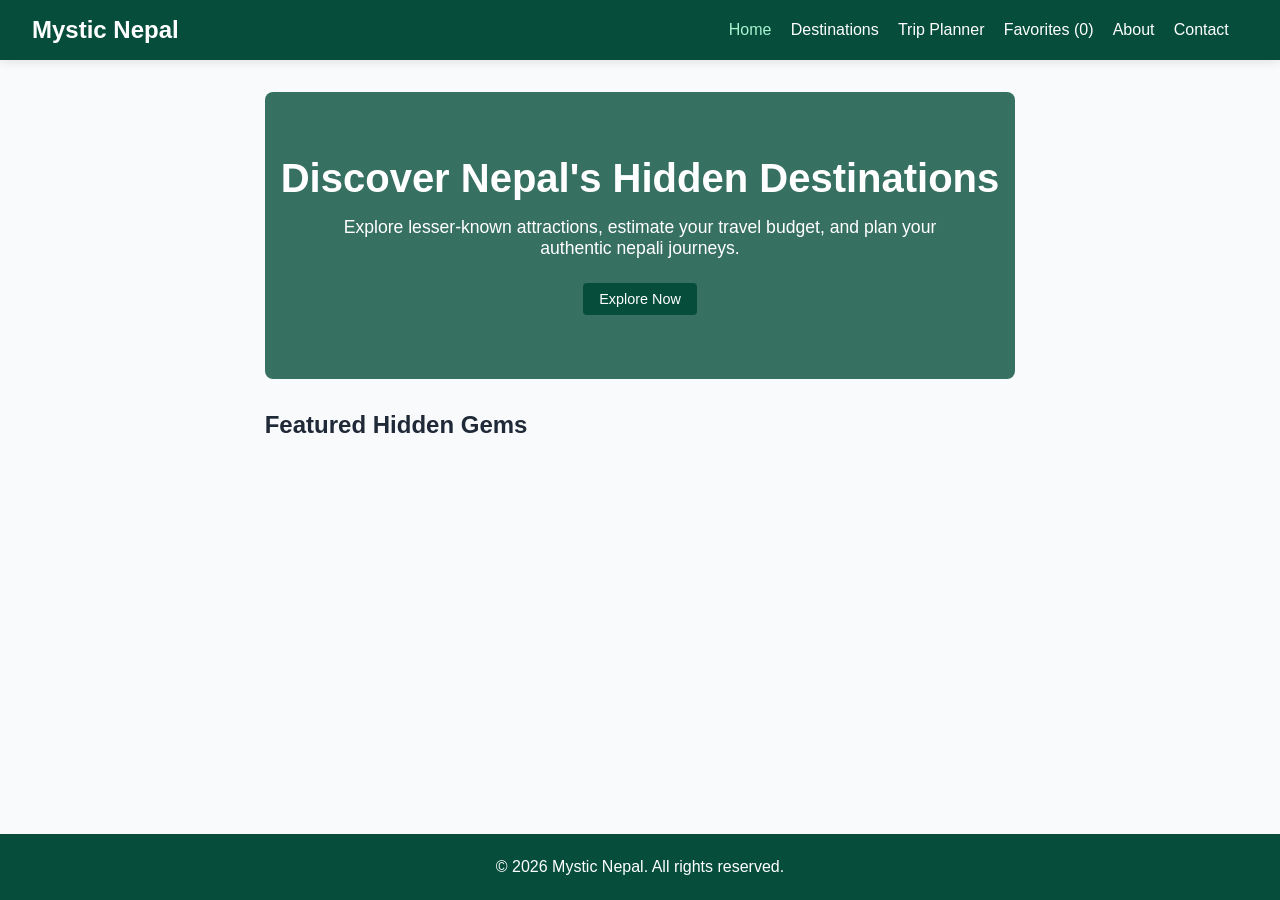
==== html/index.html @ 8e276686 "Add full project files and folders" ====
<!DOCTYPE html>
<html lang="en">
<head>
    <meta charset="UTF-8">
    <title>Mystic Nepal - Home</title>
    <link rel="stylesheet" href="style.css">
</head>
<body>
    <nav class="navbar">
        <a href="index.html" class="logo">Mystic Nepal</a>
        <ul class="nav-links">
            <li><a href="index.html" class="active">Home</a></li>
            <li><a href="destinations.html">Destinations</a></li>
            <li><a href="planner.html">Trip Planner</a></li>
            <li><a href="favorites.html">Favorites (<span id="fav-badge">0</span>)</a></li>
            <li><a href="about.html">About</a></li>
            <li><a href="contact.html">Contact</a></li>
            <li id="nav-auth"></li>
        </ul>
    </nav>

    <div class="container">
        <header class="hero">
            <h1>Discover Nepal's Hidden Destinations</h1>
            <p>Explore lesser-known attractions, estimate your travel budget, and plan your authentic nepali journeys.</p>
            <a href="destinations.html" class="btn">Explore Now</a>
        </header>

        <h2>Featured Hidden Gems</h2>
        <div id="destinations-container" class="grid" style="margin-top: 1rem;"></div>
    </div>

    <footer>
        <p>&copy; 2026 Mystic Nepal. All rights reserved.</p>
    </footer>

    <script src="js/data.js"></script>
    <script src="js/main.js"></script>
    <script src="js/destinations.js"></script>
</body>
</html>
---- html/style.css ----
/* Base Styles & CSS Variables */
:root {
    --primary-color: #064e3b;
    --primary-hover: #047857;
    --accent-color: #d97706;
    --bg-light: #f9fafb;
    --text-dark: #1f2937;
    --text-muted: #4b5563;
    --white: #ffffff;
    --border-color: #e5e7eb;
}

* {
    box-sizing: border-box;
    margin: 0;
    padding: 0;
}

body {
    font-family: 'Segoe UI', Tahoma, Geneva, Verdana, sans-serif;
    background-color: var(--bg-light);
    color: var(--text-dark);
    display: flex;
    flex-direction: column;
    min-height: 100vh;
}

/* Navigation Bar */
.navbar {
    background-color: var(--primary-color);
    color: var(--white);
    padding: 1rem 2rem;
    display: flex;
    justify-content: space-between;
    align-items: center;
    position: sticky;
    top: 0;
    z-index: 100;
    box-shadow: 0 2px 10px rgba(0,0,0,0.1);
}

.navbar .logo {
    font-size: 1.5rem;
    font-weight: bold;
    color: var(--white);
    text-decoration: none;
}

.nav-links {
    display: flex;
    gap: 1.2rem;
    list-style: none;
    align-items: center;
}

.nav-links a {
    color: var(--white);
    text-decoration: none;
    font-weight: 500;
    transition: color 0.2s;
}

.nav-links a:hover, .nav-links a.active {
    color: #a7f3d0;
}

.btn-nav {
    background-color: var(--primary-hover);
    padding: 0.4rem 0.8rem;
    border-radius: 4px;
}

/* Layout Containers */
.container {
    max-width: 1100px;
    margin: 2rem auto;
    padding: 0 1rem;
    flex: 1;
}

/* Hero Section */
.hero {
    background: linear-gradient(rgba(6, 78, 59, 0.8), rgba(6, 78, 59, 0.8)), url('https://images.unsplash.com/photo-1544735716-392fe2489ffa?auto=format&fit=crop&w=1200&q=80') center/cover;
    color: var(--white);
    text-align: center;
    padding: 4rem 1rem;
    margin-bottom: 2rem;
    border-radius: 8px;
}

.hero h1 { font-size: 2.5rem; margin-bottom: 1rem; }
.hero p { font-size: 1.1rem; max-width: 600px; margin: 0 auto 1.5rem; }

/* Grid Layouts */
.grid {
    display: grid;
    grid-template-columns: repeat(auto-fill, minmax(280px, 1fr));
    gap: 1.5rem;
}

/* Card Component */
.card {
    background: var(--white);
    border-radius: 8px;
    border: 1px solid var(--border-color);
    overflow: hidden;
    display: flex;
    flex-direction: column;
    box-shadow: 0 2px 5px rgba(0,0,0,0.05);
}

.card img {
    width: 100%;
    height: 180px;
    object-fit: cover;
}

.card-body {
    padding: 1rem;
    display: flex;
    flex-direction: column;
    flex: 1;
}

.card-title {
    font-size: 1.2rem;
    margin-bottom: 0.5rem;
}

.card-tags {
    display: flex;
    gap: 0.5rem;
    margin-bottom: 0.5rem;
}

.tag {
    font-size: 0.75rem;
    background: #e0f2fe;
    color: #0369a1;
    padding: 0.2rem 0.5rem;
    border-radius: 4px;
    font-weight: 600;
}

.tag-province {
    background: #dcfce7;
    color: #15803d;
}

.card-desc {
    font-size: 0.9rem;
    color: var(--text-muted);
    margin-bottom: 1rem;
    flex: 1;
}

/* Buttons & Inputs */
.btn {
    display: inline-block;
    padding: 0.5rem 1rem;
    background-color: var(--primary-color);
    color: var(--white);
    border: none;
    border-radius: 4px;
    cursor: pointer;
    text-decoration: none;
    text-align: center;
    font-size: 0.9rem;
}

.btn:hover { background-color: var(--primary-hover); }

.form-group {
    margin-bottom: 1rem;
}

.form-group label {
    display: block;
    margin-bottom: 0.3rem;
    font-weight: 600;
}

.form-control {
    width: 100%;
    padding: 0.6rem;
    border: 1px solid var(--border-color);
    border-radius: 4px;
}

.filter-bar {
    background: var(--white);
    padding: 1rem;
    border-radius: 8px;
    border: 1px solid var(--border-color);
    margin-bottom: 2rem;
    display: grid;
    grid-template-columns: repeat(auto-fit, minmax(200px, 1fr));
    gap: 1rem;
}

/* Footer */
footer {
    background-color: var(--primary-color);
    color: var(--white);
    text-align: center;
    padding: 1.5rem;
    margin-top: auto;
}
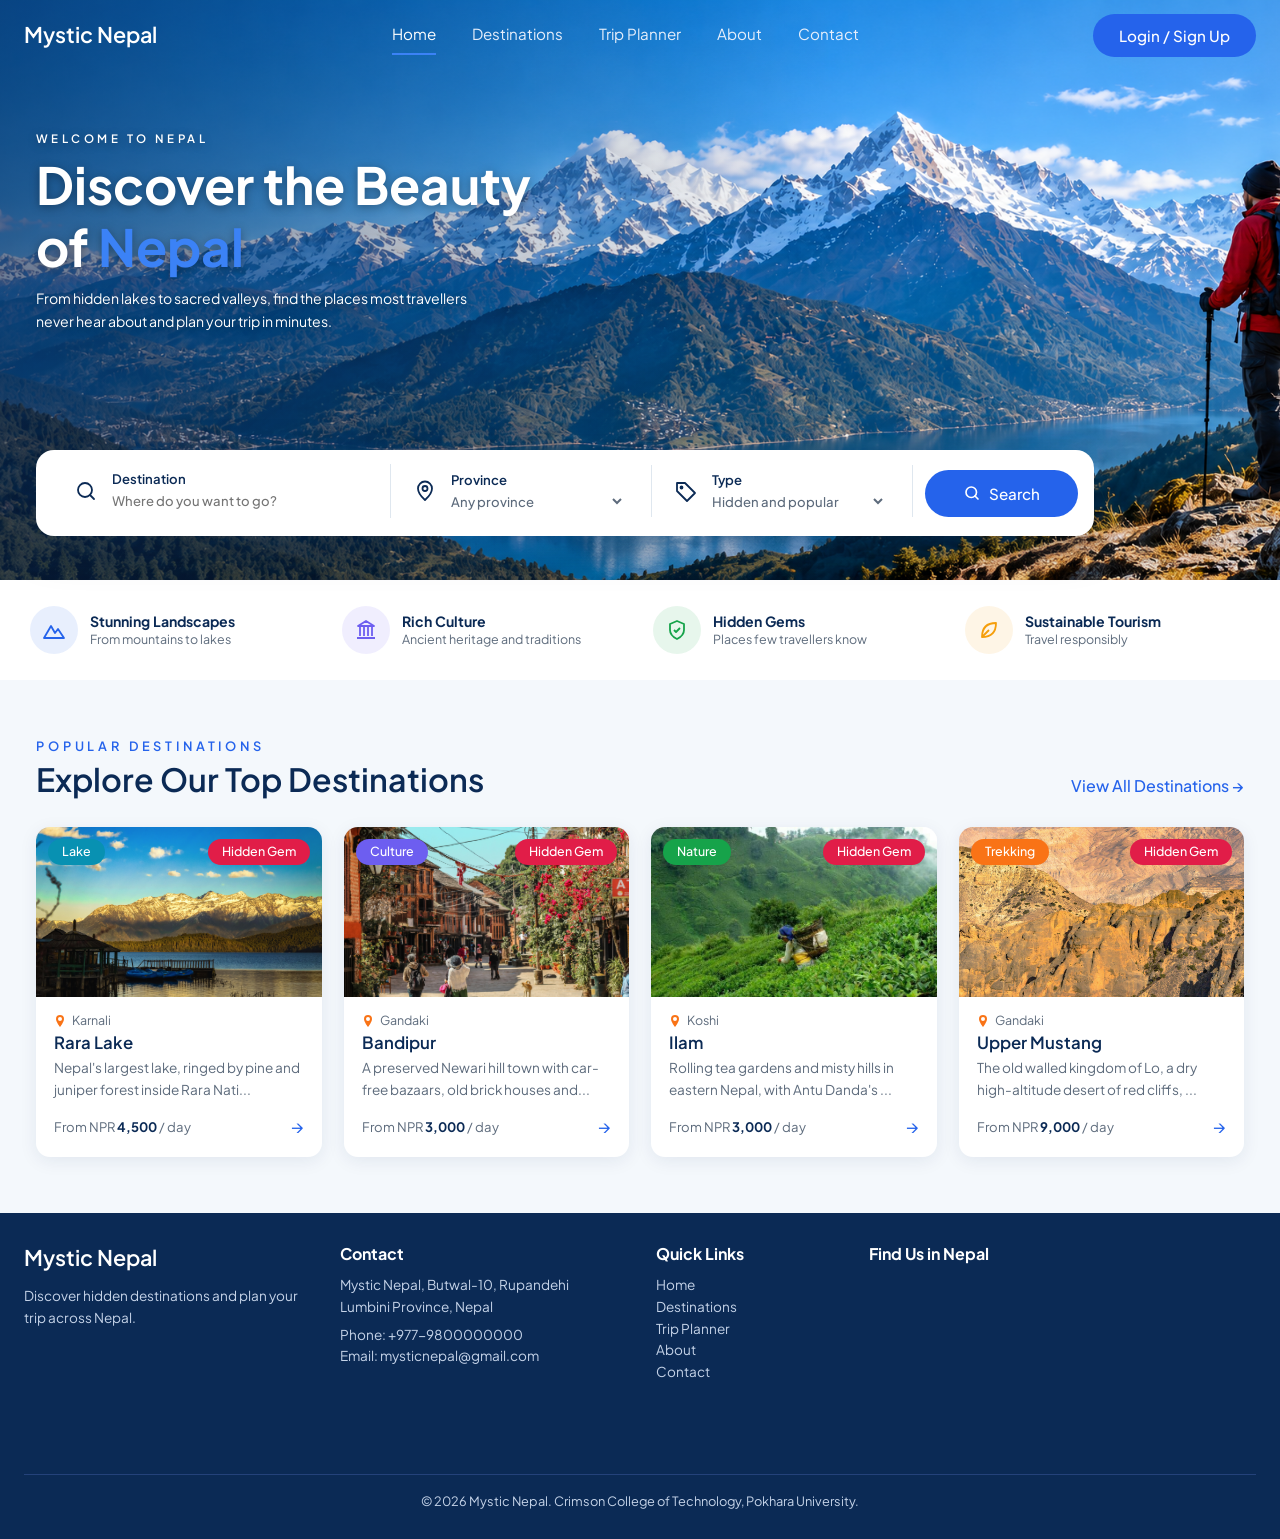
==== commit a7c71e90: "changing the image adn ipdated the new code" ====
--- a/html/index.html
+++ b/html/index.html
@@ -1,41 +1,196 @@
-<!DOCTYPE html>
+<!doctype html>
 <html lang="en">
-<head>
-    <meta charset="UTF-8">
-    <title>Mystic Nepal - Home</title>
-    <link rel="stylesheet" href="style.css">
-</head>
-<body>
-    <nav class="navbar">
-        <a href="index.html" class="logo">Mystic Nepal</a>
-        <ul class="nav-links">
-            <li><a href="index.html" class="active">Home</a></li>
-            <li><a href="destinations.html">Destinations</a></li>
-            <li><a href="planner.html">Trip Planner</a></li>
-            <li><a href="favorites.html">Favorites (<span id="fav-badge">0</span>)</a></li>
-            <li><a href="about.html">About</a></li>
-            <li><a href="contact.html">Contact</a></li>
-            <li id="nav-auth"></li>
-        </ul>
-    </nav>
-
-    <div class="container">
-        <header class="hero">
-            <h1>Discover Nepal's Hidden Destinations</h1>
-            <p>Explore lesser-known attractions, estimate your travel budget, and plan your authentic nepali journeys.</p>
-            <a href="destinations.html" class="btn">Explore Now</a>
-        </header>
-
-        <h2>Featured Hidden Gems</h2>
-        <div id="destinations-container" class="grid" style="margin-top: 1rem;"></div>
-    </div>
-
-    <footer>
-        <p>&copy; 2026 Mystic Nepal. All rights reserved.</p>
-    </footer>
-
+  <head>
+    <meta charset="UTF-8" />
+    <meta name="viewport" content="width=device-width, initial-scale=1.0" />
+    <title>Home | Mystic Nepal</title>
+    <link rel="icon" href="images/logo.jpg" />
+    <link rel="preconnect" href="https://fonts.googleapis.com" />
+    <link rel="preconnect" href="https://fonts.gstatic.com" crossorigin />
+    <link
+      href="https://fonts.googleapis.com/css2?family=Plus+Jakarta+Sans:wght@400;500;600;700;800&display=swap"
+      rel="stylesheet"
+    />
+    <link rel="stylesheet" href="css/style.css" />
+  </head>
+  <body>
+    <header id="nav"></header>
+    <section class="hero">
+      <img
+        class="hero-img"
+        src="images/hero.jpg"
+        alt="Nepal mountains"
+        onerror="
+          this.style.display = 'none';
+          this.parentNode.classList.add('noimg');
+        "
+      />
+      <div class="in">
+        <p class="eyebrow">WELCOME TO NEPAL</p>
+        <h1>Discover the Beauty of <span>Nepal</span></h1>
+        <p class="sub">
+          From hidden lakes to sacred valleys, find the places most travellers
+          never hear about and plan your trip in minutes.
+        </p>
+        <form class="searchbar" id="heroSearch">
+          <label class="sf"
+            ><svg
+              class="si"
+              viewBox="0 0 24 24"
+              fill="none"
+              stroke="#0b2a55"
+              stroke-width="1.8"
+              stroke-linecap="round"
+              stroke-linejoin="round"
+            >
+              <circle cx="11" cy="11" r="7" />
+              <path d="m20 20-4-4" />
+            </svg>
+            <div>
+              <span>Destination</span
+              ><input
+                id="hq"
+                type="text"
+                placeholder="Where do you want to go?"
+              /></div
+          ></label>
+          <label class="sf"
+            ><svg
+              class="si"
+              viewBox="0 0 24 24"
+              fill="none"
+              stroke="#0b2a55"
+              stroke-width="1.8"
+              stroke-linecap="round"
+              stroke-linejoin="round"
+            >
+              <path
+                d="M12 21s7-6.2 7-11.5a7 7 0 0 0-14 0C5 14.800 12 21 12 21z"
+              />
+              <circle cx="12" cy="9.500" r="2.500" />
+            </svg>
+            <div>
+              <span>Province</span
+              ><select id="hp">
+                <option value="all">Any province</option>
+              </select>
+            </div></label
+          >
+          <label class="sf"
+            ><svg
+              class="si"
+              viewBox="0 0 24 24"
+              fill="none"
+              stroke="#0b2a55"
+              stroke-width="1.8"
+              stroke-linecap="round"
+              stroke-linejoin="round"
+            >
+              <path d="M3 12V4h8l10 10-8 8z" />
+              <circle cx="7.500" cy="8.500" r="1" />
+            </svg>
+            <div>
+              <span>Type</span
+              ><select id="ht">
+                <option value="all">Hidden and popular</option>
+                <option value="hidden">Hidden gems</option>
+                <option value="famous">Popular</option>
+              </select>
+            </div></label
+          >
+          <button class="btn" type="submit">
+            <svg
+              viewBox="0 0 24 24"
+              width="18"
+              height="18"
+              fill="none"
+              stroke="#fff"
+              stroke-width="2.200"
+              stroke-linecap="round"
+            >
+              <circle cx="11" cy="11" r="7" />
+              <path d="m20 20-4-4" /></svg
+            >Search
+          </button>
+        </form>
+      </div>
+    </section>
+    <section class="features">
+      <div class="row">
+        <div class="feat">
+          <i style="background: #2563eb1a"
+            ><svg
+              viewBox="0 0 24 24"
+              fill="none"
+              stroke="#2563eb"
+              stroke-width="1.8"
+              stroke-linejoin="round"
+            >
+              <path d="M2 20 9 8l4 7 3-4 6 9z" /></svg
+          ></i>
+          <div>
+            <b>Stunning Landscapes</b><small>From mountains to lakes</small>
+          </div>
+        </div>
+        <div class="feat">
+          <i style="background: #6d5ef01a"
+            ><svg
+              viewBox="0 0 24 24"
+              fill="none"
+              stroke="#6d5ef0"
+              stroke-width="1.8"
+              stroke-linejoin="round"
+            >
+              <path
+                d="M12 3 4 8h16zM6 8v10M10 8v10M14 8v10M18 8v10M3 20h18"
+              /></svg
+          ></i>
+          <div>
+            <b>Rich Culture</b><small>Ancient heritage and traditions</small>
+          </div>
+        </div>
+        <div class="feat">
+          <i style="background: #16a34a1a"
+            ><svg
+              viewBox="0 0 24 24"
+              fill="none"
+              stroke="#16a34a"
+              stroke-width="1.8"
+              stroke-linejoin="round"
+            >
+              <path d="M12 3 5 6v6c0 4 3 7 7 9 4-2 7-5 7-9V6z" />
+              <path d="m9 12 2 2 4-4" /></svg
+          ></i>
+          <div><b>Hidden Gems</b><small>Places few travellers know</small></div>
+        </div>
+        <div class="feat">
+          <i style="background: #f59e0b1a"
+            ><svg
+              viewBox="0 0 24 24"
+              fill="none"
+              stroke="#f59e0b"
+              stroke-width="1.8"
+              stroke-linejoin="round"
+            >
+              <path d="M5 19C5 9 11 5 19 5c0 8-4 14-14 14zM5 19 12 12" /></svg
+          ></i>
+          <div><b>Sustainable Tourism</b><small>Travel responsibly</small></div>
+        </div>
+      </div>
+    </section>
+    <main class="wrap">
+      <div class="sec-head">
+        <div>
+          <p class="eyebrow dark">POPULAR DESTINATIONS</p>
+          <h2>Explore Our Top Destinations</h2>
+        </div>
+        <a class="more" href="explore.html">View All Destinations &rarr;</a>
+      </div>
+      <div class="grid" id="featured"></div>
+    </main>
+    <div id="foot"></div>
+    <script src="https://code.jquery.com/jquery-3.7.1.min.js"></script>
     <script src="js/data.js"></script>
     <script src="js/main.js"></script>
-    <script src="js/destinations.js"></script>
-</body>
-</html>+  </body>
+</html>
--- a/html/css/style.css
+++ b/html/css/style.css
@@ -0,0 +1,1269 @@
+:root {
+    --navy: #0b2a55;
+    --blue: #2563eb;
+    --blue2: #3b82f6;
+    --bg: #f4f8fc;
+    --ink: #1e2b3c;
+    --mute: #5d6b7c;
+    --line: #dfe7ef;
+    --red: #e11d48
+}
+
+* {
+    box-sizing: border-box;
+    margin: 0;
+    padding: 0
+}
+
+body {
+    font-family: 'Plus Jakarta Sans', sans-serif;
+    background: var(--bg);
+    color: var(--ink);
+    line-height: 1.6
+}
+
+a {
+    color: inherit;
+    text-decoration: none
+}
+
+:focus-visible {
+    outline: 3px solid var(--blue2);
+    outline-offset: 2px
+}
+
+h1,
+h2,
+h3 {
+    color: var(--navy);
+    line-height: 1.2;
+    font-weight: 600
+}
+
+.wrap {
+    max-width: 1256px;
+    margin: auto;
+    padding: 56px 24px
+}
+
+.wrap h2 {
+    font-size: 2rem;
+    margin-bottom: 8px
+}
+
+.lead {
+    max-width: 60ch;
+    margin-bottom: 28px;
+    color: var(--mute)
+}
+
+/* navbar */
+.nav {
+    position: sticky;
+    top: 0;
+    z-index: 30;
+    background: var(--navy);
+    color: #fff;
+    display: flex;
+    align-items: center;
+    gap: 32px;
+    padding: 14px max(24px, calc((100% - 1256px)/2))
+}
+
+body.home .nav {
+    position: absolute;
+    left: 0;
+    right: 0;
+    background: transparent
+}
+
+.logo {
+    display: flex;
+    align-items: center;
+    gap: 10px;
+    font-size: 1.35rem;
+    font-weight: 600;
+    color: #fff
+}
+
+.logo svg {
+    width: 44px;
+    height: 32px
+}
+
+.menu {
+    display: flex;
+    gap: 36px;
+    margin: 0 auto
+}
+
+.menu a {
+    padding: 6px 0;
+    border-bottom: 2px solid transparent;
+    font-size: .95rem;
+    color: #e6eefb
+}
+
+.menu a:hover,
+.menu a.active {
+    color: #fff;
+    border-color: var(--blue2)
+}
+
+#burger {
+    display: none;
+    background: none;
+    border: 0;
+    color: #fff;
+    font-size: 1.6rem;
+    cursor: pointer;
+    margin-left: auto
+}
+
+.btn {
+    display: inline-block;
+    background: var(--blue);
+    color: #fff;
+    padding: 12px 26px;
+    border: 0;
+    border-radius: 999px;
+    cursor: pointer;
+    font: 500 .95rem 'Plus Jakarta Sans', sans-serif;
+    transition: .2s
+}
+
+.btn:hover {
+    background: #1d4ed8
+}
+
+.btn.small {
+    padding: 7px 16px;
+    font-size: .85rem
+}
+
+.btn.dark {
+    background: var(--navy)
+}
+
+/* hero + search bar */
+.hero {
+    position: relative;
+    min-height: 600px;
+    display: flex;
+    align-items: flex-end;
+    color: #fff;
+    background: linear-gradient(180deg, rgba(11, 42, 85, .35), rgba(11, 42, 85, .15) 45%, rgba(11, 42, 85, .55)), url("../images/hero.jpg") center/cover, linear-gradient(160deg, #3b82f6, #0b2a55)
+}
+
+.hero .in {
+    width: 100%;
+    max-width: 1256px;
+    margin: auto;
+    padding: 150px 24px 0
+}
+
+.eyebrow {
+    font-size: .8rem;
+    font-weight: 600;
+    letter-spacing: .3em
+}
+
+.eyebrow.dark {
+    color: var(--blue);
+    margin-bottom: 4px
+}
+
+.hero h1 {
+    color: #fff;
+    font-size: clamp(2.6rem, 6vw, 4.2rem);
+    max-width: 12ch;
+    margin: 8px 0 16px;
+    font-weight: 700
+}
+
+.hero h1 span {
+    color: var(--blue2)
+}
+
+.hero p.sub {
+    max-width: 44ch;
+    font-size: 1.05rem;
+    margin-bottom: 40px
+}
+
+.searchbar {
+    display: grid;
+    grid-template-columns: 1.3fr 1fr 1fr auto;
+    gap: 0;
+    align-items: center;
+    background: #fff;
+    border-radius: 18px;
+    padding: 14px 16px;
+    transform: translateY(50%);
+    box-shadow: 0 12px 40px rgba(11, 42, 85, .25);
+    color: var(--ink);
+    max-width: 1100px
+}
+
+.sf {
+    display: block;
+    padding: 4px 22px;
+    border-right: 1px solid var(--line)
+}
+
+.sf span {
+    display: block;
+    font-size: .85rem;
+    font-weight: 600;
+    color: var(--navy)
+}
+
+.sf input,
+.sf select {
+    border: 0;
+    padding: 2px 0;
+    background: none;
+    font-size: .85rem;
+    color: var(--mute)
+}
+
+.searchbar .btn {
+    margin-left: 18px;
+    padding: 16px 38px
+}
+
+/* features strip */
+.features {
+    background: #fff;
+    padding: 26px 24px
+}
+
+.features .row {
+    max-width: 1256px;
+    margin: auto;
+    padding-top: 34px;
+    display: grid;
+    grid-template-columns: repeat(4, 1fr);
+    gap: 20px
+}
+
+.feat {
+    display: flex;
+    align-items: center;
+    gap: 14px;
+    padding: 0 10px
+}
+
+.feat i {
+    flex: none;
+    width: 58px;
+    height: 58px;
+    border-radius: 50%;
+    display: grid;
+    place-items: center
+}
+
+.feat i svg {
+    width: 28px;
+    height: 28px
+}
+
+.feat b {
+    display: block;
+    color: var(--navy);
+    font-size: .95rem
+}
+
+.feat small {
+    color: var(--mute)
+}
+
+/* section head */
+.sec-head {
+    display: flex;
+    justify-content: space-between;
+    align-items: flex-end;
+    margin-bottom: 28px;
+    gap: 16px;
+    flex-wrap: wrap
+}
+
+.sec-head h2 {
+    margin: 0
+}
+
+.more {
+    color: var(--blue);
+    font-weight: 500
+}
+
+/* destination cards */
+.grid {
+    display: grid;
+    grid-template-columns: repeat(auto-fill, minmax(250px, 1fr));
+    gap: 22px
+}
+
+.card {
+    display: flex;
+    flex-direction: column;
+    background: #fff;
+    border-radius: 14px;
+    overflow: hidden;
+    box-shadow: 0 4px 18px rgba(11, 42, 85, .08);
+    transition: .25s
+}
+
+.card:hover {
+    transform: translateY(-5px);
+    box-shadow: 0 14px 30px rgba(11, 42, 85, .16)
+}
+
+.ph {
+    position: relative;
+    height: 170px;
+    background: linear-gradient(160deg, #3b82f6, #0b2a55)
+}
+
+.ph img {
+    width: 100%;
+    height: 100%;
+    object-fit: cover
+}
+
+.tag {
+    position: absolute;
+    top: 12px;
+    left: 12px;
+    background: #16a34a;
+    color: #fff;
+    font-size: .78rem;
+    font-weight: 500;
+    padding: 3px 14px;
+    border-radius: 999px
+}
+
+.c-Culture,
+.c-Religious {
+    background: #6d5ef0
+}
+
+.c-Trekking {
+    background: #f97316
+}
+
+.c-Lake {
+    background: #0891b2
+}
+
+.tag.gem {
+    left: auto;
+    right: 12px;
+    background: var(--red)
+}
+
+.cb {
+    padding: 14px 18px 16px;
+    display: flex;
+    flex-direction: column;
+    gap: 2px;
+    flex: 1
+}
+
+.loc {
+    display: flex;
+    align-items: center;
+    gap: 6px;
+    font-size: .78rem;
+    color: var(--mute)
+}
+
+.loc svg {
+    width: 12px;
+    height: 12px;
+    fill: #f97316
+}
+
+.cb h3 {
+    font-size: 1.05rem
+}
+
+.cb .d {
+    font-size: .85rem;
+    color: var(--mute);
+    margin: 2px 0 10px
+}
+
+.price {
+    display: flex;
+    justify-content: space-between;
+    align-items: center;
+    margin-top: auto;
+    font-size: .82rem;
+    color: var(--mute)
+}
+
+.price b {
+    color: var(--navy)
+}
+
+.price em {
+    font-style: normal;
+    color: var(--blue);
+    font-size: 1.1rem
+}
+
+.empty {
+    grid-column: 1/-1;
+    padding: 40px;
+    text-align: center;
+    color: var(--mute)
+}
+
+/* filters */
+.filters {
+    display: grid;
+    grid-template-columns: 2fr repeat(3, 1fr);
+    gap: 12px;
+    margin-bottom: 14px
+}
+
+input,
+select,
+textarea {
+    width: 100%;
+    padding: 12px;
+    border: 1px solid #c5d1dd;
+    border-radius: 10px;
+    font: inherit;
+    background: #fff
+}
+
+#count {
+    margin-bottom: 10px;
+    color: var(--mute)
+}
+
+/* forms */
+.form-box {
+    max-width: 480px;
+    margin: auto;
+    background: #fff;
+    padding: 36px;
+    border-radius: 16px;
+    box-shadow: 0 8px 30px rgba(11, 42, 85, .1)
+}
+
+.form-box h2 {
+    margin-bottom: 16px
+}
+
+.field {
+    margin-bottom: 14px
+}
+
+label {
+    display: block;
+    font-weight: 500;
+    font-size: .9rem;
+    margin-bottom: 4px
+}
+
+.err {
+    color: var(--red);
+    font-size: .82rem;
+    min-height: 1.2em
+}
+
+input.bad,
+textarea.bad,
+select.bad {
+    border-color: var(--red)
+}
+
+.msg {
+    padding: 12px;
+    border-radius: 10px;
+    margin-bottom: 14px;
+    display: none
+}
+
+.msg.ok {
+    display: block;
+    background: #dcfce7;
+    color: #166534
+}
+
+.msg.fail {
+    display: block;
+    background: #ffe4e6;
+    color: var(--red)
+}
+
+.hint {
+    font-size: .85rem;
+    color: var(--mute);
+    margin-top: 14px
+}
+
+/* detail */
+.detail {
+    display: grid;
+    grid-template-columns: 1.2fr 1fr;
+    gap: 40px
+}
+
+.detail .pic {
+    height: 460px;
+    border-radius: 16px;
+    background: linear-gradient(160deg, #3b82f6, #0b2a55);
+    overflow: hidden
+}
+
+.detail .pic img {
+    width: 100%;
+    height: 100%;
+    object-fit: cover
+}
+
+.detail h1 {
+    font-size: 2.8rem
+}
+
+.meta {
+    color: var(--blue);
+    font-weight: 500;
+    font-size: .9rem;
+    margin: 4px 0 10px
+}
+
+.facts {
+    margin: 18px 0;
+    border-top: 1px solid var(--line)
+}
+
+.facts div {
+    display: flex;
+    justify-content: space-between;
+    gap: 16px;
+    padding: 11px 0;
+    border-bottom: 1px solid var(--line)
+}
+
+.tips {
+    margin: 8px 0 24px 20px
+}
+
+/* budget */
+.budget {
+    display: grid;
+    grid-template-columns: 1fr 1fr;
+    gap: 28px
+}
+
+.result {
+    background: var(--navy);
+    color: #fff;
+    padding: 36px;
+    border-radius: 16px
+}
+
+.result h3 {
+    color: #fff;
+    margin-bottom: 10px
+}
+
+.result .total {
+    font-size: 3.2rem;
+    font-weight: 700;
+    color: #7db2ff;
+    line-height: 1.1
+}
+
+.result .row {
+    display: flex;
+    justify-content: space-between;
+    padding: 9px 0;
+    border-bottom: 1px solid #24427a
+}
+
+/* footer */
+.foot {
+    background: var(--navy);
+    color: #c5d3e8;
+    padding: 28px 24px
+}
+
+.fin {
+    max-width: 1256px;
+    margin: auto;
+    display: flex;
+    align-items: center;
+    justify-content: space-between;
+    gap: 20px;
+    flex-wrap: wrap;
+    font-size: .85rem
+}
+
+.fin nav {
+    display: flex;
+    gap: 30px
+}
+
+.fin small {
+    display: block;
+    font-size: .72rem
+}
+
+@media(max-width:900px) {
+    .searchbar {
+        grid-template-columns: 1fr;
+        transform: translateY(30%);
+        gap: 8px
+    }
+
+    .sf {
+        border: 0;
+        border-bottom: 1px solid var(--line);
+        padding: 8px
+    }
+
+    .searchbar .btn {
+        margin: 8px 0 0
+    }
+
+    .features .row {
+        grid-template-columns: 1fr 1fr
+    }
+}
+
+@media(max-width:800px) {
+    #burger {
+        display: block
+    }
+
+    .menu {
+        display: none;
+        position: absolute;
+        top: 100%;
+        left: 0;
+        right: 0;
+        background: var(--navy);
+        flex-direction: column;
+        padding: 16px 24px;
+        gap: 14px
+    }
+
+    .menu.open {
+        display: flex
+    }
+
+    .nav>.btn {
+        display: none
+    }
+
+    .filters,
+    .detail,
+    .budget {
+        grid-template-columns: 1fr
+    }
+
+    .detail .pic {
+        height: 280px
+    }
+
+    .features .row {
+        padding-top: 60px;
+        grid-template-columns: 1fr
+    }
+}
+
+/* full hero image (not cropped) + logo image */
+.hero {
+    display: block;
+    min-height: 420px;
+    background: linear-gradient(160deg, #3b82f6, #0b2a55)
+}
+
+.hero::before {
+    content: "";
+    position: absolute;
+    inset: 0;
+    z-index: 1;
+    background: linear-gradient(90deg, rgba(11, 42, 85, .6), rgba(11, 42, 85, 0) 65%)
+}
+
+.hero-img {
+    display: block;
+    width: 100%;
+    height: auto
+}
+
+.hero .in {
+    position: absolute;
+    z-index: 2;
+    top: 0;
+    left: 0;
+    right: 0;
+    padding: 130px 24px 0
+}
+
+.hero .searchbar {
+    position: absolute;
+    z-index: 3;
+    left: 50%;
+    bottom: 0;
+    transform: translate(-50%, 50%);
+    width: min(1100px, calc(100% - 48px))
+}
+
+.hero .in>*:not(form) {
+    text-shadow: 0 2px 10px rgba(0, 0, 0, .35)
+}
+
+.logo-img {
+    display: block;
+    height: 46px;
+    width: auto;
+    border-radius: 8px;
+    background: #fff
+}
+
+@media(max-width:900px) {
+    .hero::before {
+        display: none
+    }
+
+    .hero .in {
+        position: static;
+        background: var(--navy);
+        padding: 28px 24px 24px
+    }
+
+    .hero .searchbar {
+        position: static;
+        transform: none;
+        width: 100%;
+        margin-top: 8px
+    }
+
+    .hero h1 {
+        max-width: none
+    }
+}
+
+/* ===== page design v3 ===== */
+.nav,
+body.home .nav {
+    position: absolute;
+    left: 0;
+    right: 0;
+    background: transparent
+}
+
+.banner {
+    position: relative;
+    min-height: 360px;
+    display: flex;
+    align-items: flex-end;
+    justify-content: space-between;
+    gap: 20px;
+    color: #fff;
+    padding: 120px max(24px, calc((100% - 1256px)/2)) 56px;
+    background: linear-gradient(180deg, rgba(11, 42, 85, .55), rgba(11, 42, 85, .3) 50%, rgba(11, 42, 85, .85)), var(--bg, none), linear-gradient(160deg, #3b82f6, #0b2a55);
+    background-size: cover;
+    background-position: center
+}
+
+.banner h1 {
+    color: #fff;
+    font-size: clamp(2.2rem, 5vw, 3.4rem)
+}
+
+.banner p {
+    max-width: 52ch;
+    margin: 6px 0
+}
+
+.back {
+    display: inline-block;
+    margin-bottom: 10px;
+    font-size: .9rem;
+    color: #dbe8ff
+}
+
+.tag2 {
+    display: inline-block;
+    background: #16a34a;
+    color: #fff;
+    font-size: .78rem;
+    padding: 3px 14px;
+    border-radius: 999px;
+    margin: 4px 6px 0 0
+}
+
+.tag2.red {
+    background: var(--red)
+}
+
+.pricebox {
+    background: #fff;
+    color: var(--mute);
+    padding: 16px 24px;
+    border-radius: 14px;
+    text-align: center;
+    font-size: .9rem
+}
+
+.pricebox b {
+    display: block;
+    color: var(--blue);
+    font-size: 1.6rem
+}
+
+.pricebox small {
+    font-size: .75rem
+}
+
+.explore {
+    display: grid;
+    grid-template-columns: 250px 1fr;
+    gap: 28px;
+    align-items: start
+}
+
+.side {
+    background: #fff;
+    border-radius: 14px;
+    padding: 22px;
+    box-shadow: 0 4px 18px rgba(11, 42, 85, .08)
+}
+
+.side h3 {
+    margin-bottom: 14px
+}
+
+.auth {
+    min-height: 100vh;
+    display: grid;
+    grid-template-columns: 1fr 470px;
+    align-items: center;
+    gap: 48px;
+    color: #fff;
+    padding: 110px max(24px, calc((100% - 1256px)/2)) 60px;
+    background: linear-gradient(90deg, rgba(11, 42, 85, .85), rgba(11, 42, 85, .45)), url("../images/login-bg.jpg") center/cover, linear-gradient(160deg, #1e4fa8, #0b2a55)
+}
+
+.auth h1 {
+    color: #fff;
+    font-size: clamp(2.4rem, 5vw, 3.6rem);
+    max-width: 12ch;
+    margin-bottom: 14px
+}
+
+.auth .form-box {
+    color: var(--ink)
+}
+
+.tabs {
+    display: flex;
+    margin-bottom: 22px;
+    border-bottom: 1px solid var(--line)
+}
+
+.tabs a {
+    flex: 1;
+    text-align: center;
+    padding: 10px;
+    border-bottom: 3px solid transparent;
+    color: var(--mute);
+    font-weight: 500
+}
+
+.tabs a.on {
+    color: var(--blue);
+    border-color: var(--blue)
+}
+
+.about {
+    display: grid;
+    grid-template-columns: 1fr 1fr;
+    gap: 44px;
+    align-items: center
+}
+
+.aboutpic {
+    height: 340px;
+    border-radius: 16px;
+    overflow: hidden;
+    background: linear-gradient(160deg, #3b82f6, #0b2a55)
+}
+
+.aboutpic img {
+    width: 100%;
+    height: 100%;
+    object-fit: cover
+}
+
+.cards3 {
+    display: grid;
+    grid-template-columns: repeat(auto-fit, minmax(230px, 1fr));
+    gap: 20px;
+    margin-top: 40px
+}
+
+.cards3.team {
+    margin-top: 0
+}
+
+.icard {
+    background: #fff;
+    padding: 26px;
+    border-radius: 14px;
+    box-shadow: 0 4px 18px rgba(11, 42, 85, .08)
+}
+
+.icard h3 {
+    margin-bottom: 8px
+}
+
+.icard p {
+    color: var(--mute);
+    font-size: .92rem
+}
+
+.cgrid {
+    display: grid;
+    grid-template-columns: 1fr 1.2fr;
+    gap: 28px;
+    align-items: start
+}
+
+.crow {
+    padding: 14px 0;
+    border-bottom: 1px solid var(--line)
+}
+
+.crow b {
+    display: block;
+    color: var(--navy);
+    font-size: .9rem
+}
+
+.crow span {
+    color: var(--mute);
+    font-size: .92rem
+}
+
+.fin {
+    display: grid;
+    grid-template-columns: 1.1fr 1.1fr .7fr 1.5fr;
+    align-items: start;
+    gap: 32px
+}
+
+.fc h4 {
+    color: #fff;
+    margin-bottom: 8px;
+    font-size: 1rem
+}
+
+.fc a {
+    display: block
+}
+
+.fc a.logo {
+    display: flex
+}
+
+.fc p {
+    font-size: .85rem
+}
+
+.fc iframe {
+    width: 100%;
+    height: 170px;
+    border: 0;
+    border-radius: 12px
+}
+
+.copy {
+    max-width: 1256px;
+    margin: 24px auto 0;
+    padding-top: 16px;
+    border-top: 1px solid #24427a;
+    text-align: center;
+    font-size: .8rem
+}
+
+@media(max-width:900px) {
+
+    .explore,
+    .auth,
+    .about,
+    .cgrid,
+    .fin {
+        grid-template-columns: 1fr
+    }
+
+    .auth {
+        gap: 24px
+    }
+
+    .banner {
+        flex-direction: column;
+        align-items: flex-start;
+        justify-content: flex-end
+    }
+}
+
+/* ===== hero resize fix ===== */
+.hero {
+    min-height: 0;
+    background: none
+}
+
+.hero.noimg {
+    min-height: 560px;
+    background: linear-gradient(160deg, #3b82f6, #0b2a55)
+}
+
+.hero-img {
+    display: block;
+    width: 100%;
+    height: auto;
+    min-height: 520px;
+    max-height: 760px;
+    object-fit: cover;
+    object-position: center
+}
+
+.hero .in {
+    padding: clamp(90px, 11vw, 130px) 24px 0
+}
+
+.hero .eyebrow {
+    font-size: .72rem
+}
+
+.hero h1 {
+    font-size: clamp(2rem, 4vw, 3.3rem);
+    max-width: 14ch;
+    margin: 6px 0 10px
+}
+
+.hero p.sub {
+    font-size: clamp(.88rem, 1.1vw, 1rem);
+    max-width: 46ch;
+    margin-bottom: 0
+}
+
+.hero .searchbar {
+    width: min(940px, calc(100% - 48px));
+    padding: 8px 10px;
+    border-radius: 16px
+}
+
+.sf {
+    padding: 2px 18px
+}
+
+.sf span {
+    font-size: .78rem
+}
+
+.sf input,
+.sf select {
+    font-size: .8rem;
+    width: 100%
+}
+
+.sf select {
+    margin-left: -4px
+}
+
+.searchbar .btn {
+    padding: 12px 30px;
+    margin-left: 10px
+}
+
+.features .row {
+    padding-top: 56px;
+    gap: 14px
+}
+
+.feat {
+    gap: 12px;
+    padding: 0 6px
+}
+
+.feat i {
+    width: 48px;
+    height: 48px
+}
+
+.feat i svg {
+    width: 24px;
+    height: 24px
+}
+
+.feat b {
+    font-size: .88rem;
+    line-height: 1.3
+}
+
+.feat small {
+    font-size: .78rem;
+    line-height: 1.35;
+    display: block
+}
+
+@media(max-width:900px) {
+    .hero-img {
+        min-height: 260px
+    }
+
+    .hero .in {
+        padding: 24px
+    }
+
+    .features .row {
+        padding-top: 34px
+    }
+}
+
+/* ===== search bar anchored to the bottom of the hero ===== */
+.hero .in {
+    top: 0;
+    bottom: 0;
+    left: 0;
+    right: 0
+}
+
+.hero .searchbar {
+    bottom: 0;
+    translate: none;
+    transform: translate(-50%, 50%)
+}
+
+.features .row {
+    padding-top: 84px
+}
+
+@media(max-width:900px) {
+    .features .row {
+        padding-top: 34px
+    }
+}
+
+/* ===== search bar inside the hero, like the reference ===== */
+.hero-img {
+    min-height: 580px
+}
+
+.hero .searchbar {
+    left: max(24px, calc((100% - 1256px)/2 + 24px));
+    bottom: 44px;
+    transform: none;
+    translate: none;
+    width: min(1058px, calc(100% - 48px));
+    padding: 14px 16px;
+    border-radius: 18px
+}
+
+.sf {
+    display: flex;
+    align-items: center;
+    gap: 14px;
+    padding: 4px 22px
+}
+
+.sf>div {
+    flex: 1;
+    min-width: 0
+}
+
+.si {
+    flex: none;
+    width: 24px;
+    height: 24px
+}
+
+.sf span {
+    font-size: .82rem
+}
+
+.sf input,
+.sf select {
+    font-size: .82rem;
+    padding: 2px 0
+}
+
+.searchbar .btn {
+    display: inline-flex;
+    align-items: center;
+    gap: 8px;
+    padding: 14px 38px;
+    margin-left: 12px
+}
+
+.features .row {
+    padding-top: 0
+}
+
+@media(max-width:900px) {
+    .hero-img {
+        min-height: 260px
+    }
+
+    .hero .searchbar {
+        left: auto;
+        bottom: auto;
+        width: 100%
+    }
+
+    .sf {
+        padding: 8px;
+        border: 0;
+        border-bottom: 1px solid var(--line)
+    }
+
+    .features .row {
+        padding-top: 34px
+    }
+}
+
+/* ===== banner image fix ===== */
+.banner {
+    background: #1d4a9e center/cover no-repeat
+}
+
+.banner::before {
+    content: "";
+    position: absolute;
+    inset: 0;
+    background: linear-gradient(180deg, rgba(11, 42, 85, .55), rgba(11, 42, 85, .3) 50%, rgba(11, 42, 85, .85))
+}
+
+.banner>* {
+    position: relative;
+    z-index: 1
+}
+
+/* ===== login / sign up inside the mobile menu ===== */
+.mlogin {
+    display: none
+}
+
+@media(max-width:800px) {
+    .menu a.mlogin {
+        display: block;
+        background: var(--blue);
+        color: #fff;
+        text-align: center;
+        padding: 11px 18px;
+        border-radius: 999px;
+        border-bottom: 0;
+        margin-top: 4px
+    }
+}
